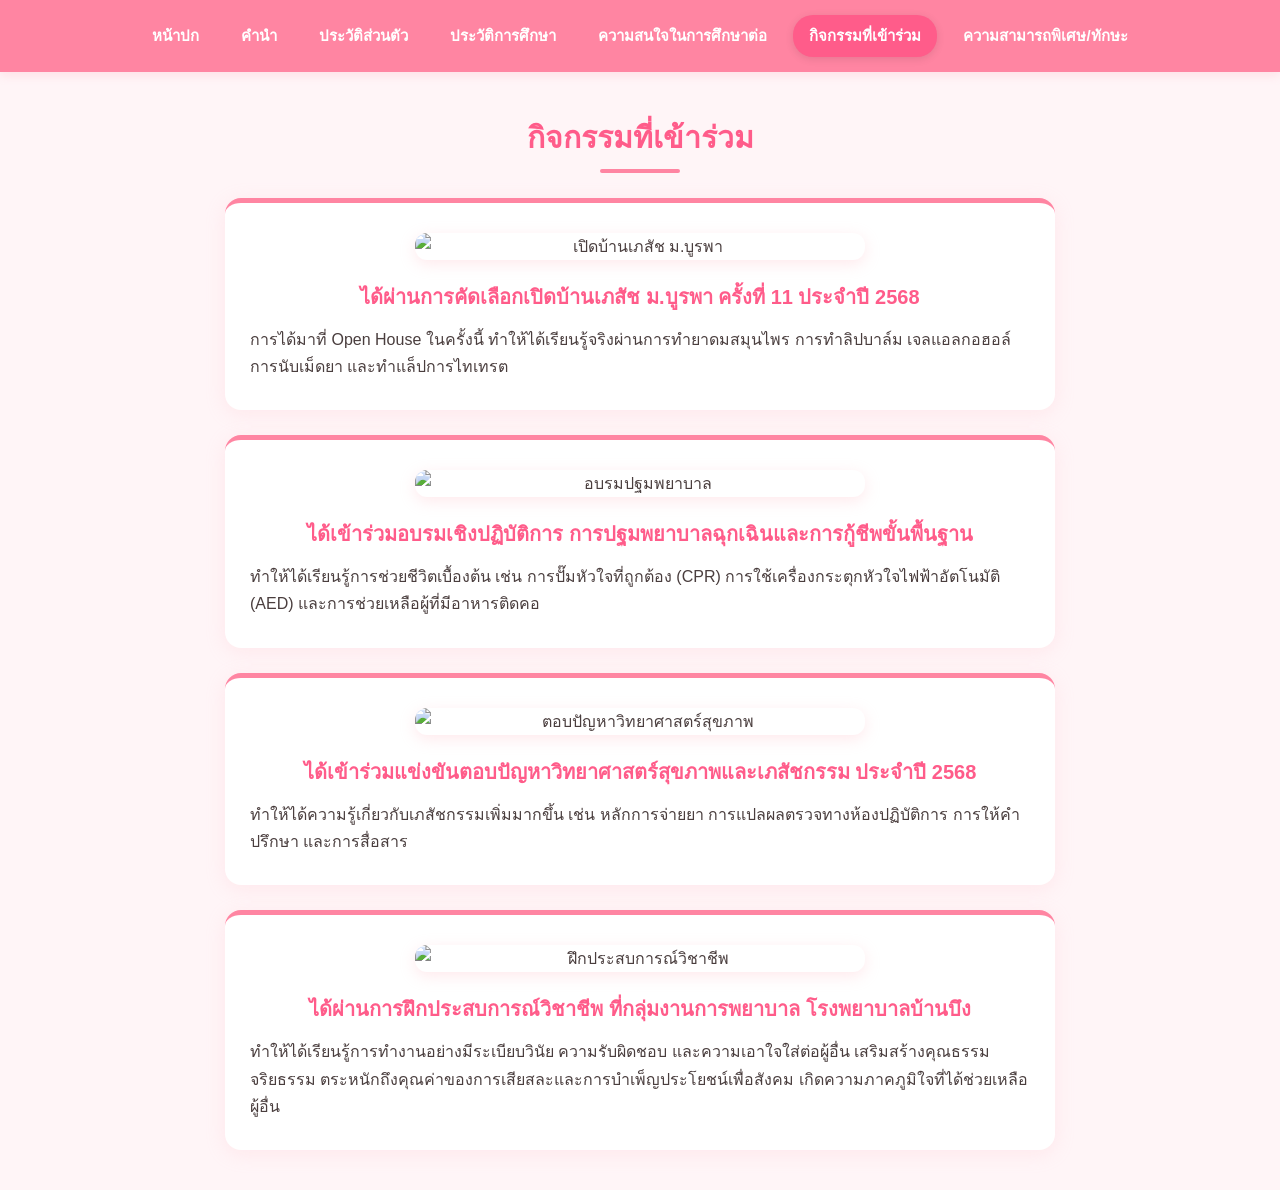
==== activities.html @ 0b1dfd5c "Add activities.html for portfolio section" ====
<!DOCTYPE html>
<html lang="th">
<head>
    <meta charset="UTF-8">
    <meta name="viewport" content="width=device-width, initial-scale=1.0">
    <title>กิจกรรมที่เข้าร่วม - Portfolio</title>
    <link rel="stylesheet" href="style.css">
</head>
<body>

    <nav class="navbar">
        <a href="index.html">หน้าปก</a>
        <a href="foreword.html">คำนำ</a>
        <a href="profile.html">ประวัติส่วนตัว</a>
        <a href="education.html">ประวัติการศึกษา</a>
        <a href="interest.html">ความสนใจในการศึกษาต่อ</a>
        <a href="activities.html" class="active">กิจกรรมที่เข้าร่วม</a>
        <a href="skills.html">ความสามารถพิเศษ/ทักษะ</a>
    </nav>

    <main class="page-container">
        <h1 class="heading">กิจกรรมที่เข้าร่วม</h1>

        <!-- กิจกรรมที่ 1 -->
        <div class="content-card activity-card">
            <div class="activity-img-wrapper">
                <img src="activity1.jpg" alt="เปิดบ้านเภสัช ม.บูรพา" class="activity-img">
            </div>
            <h3>ได้ผ่านการคัดเลือกเปิดบ้านเภสัช ม.บูรพา ครั้งที่ 11 ประจำปี 2568</h3>
            <p class="activity-desc">การได้มาที่ Open House ในครั้งนี้ ทำให้ได้เรียนรู้จริงผ่านการทำยาดมสมุนไพร การทำลิปบาล์ม เจลแอลกอฮอล์ การนับเม็ดยา และทำแล็ปการไทเทรต</p>
        </div>

        <!-- กิจกรรมที่ 2 -->
        <div class="content-card activity-card">
            <div class="activity-img-wrapper">
                <img src="activity2.jpg" alt="อบรมปฐมพยาบาล" class="activity-img">
            </div>
            <h3>ได้เข้าร่วมอบรมเชิงปฏิบัติการ การปฐมพยาบาลฉุกเฉินและการกู้ชีพขั้นพื้นฐาน</h3>
            <p class="activity-desc">ทำให้ได้เรียนรู้การช่วยชีวิตเบื้องต้น เช่น การปั๊มหัวใจที่ถูกต้อง (CPR) การใช้เครื่องกระตุกหัวใจไฟฟ้าอัตโนมัติ (AED) และการช่วยเหลือผู้ที่มีอาหารติดคอ</p>
        </div>

        <!-- กิจกรรมที่ 3 -->
        <div class="content-card activity-card">
            <div class="activity-img-wrapper">
                <img src="activity3.jpg" alt="ตอบปัญหาวิทยาศาสตร์สุขภาพ" class="activity-img">
            </div>
            <h3>ได้เข้าร่วมแข่งขันตอบปัญหาวิทยาศาสตร์สุขภาพและเภสัชกรรม ประจำปี 2568</h3>
            <p class="activity-desc">ทำให้ได้ความรู้เกี่ยวกับเภสัชกรรมเพิ่มมากขึ้น เช่น หลักการจ่ายยา การแปลผลตรวจทางห้องปฏิบัติการ การให้คำปรึกษา และการสื่อสาร</p>
        </div>

        <!-- กิจกรรมที่ 4 -->
        <div class="content-card activity-card">
            <div class="activity-img-wrapper">
                <img src="activity4.jpg" alt="ฝึกประสบการณ์วิชาชีพ" class="activity-img">
            </div>
            <h3>ได้ผ่านการฝึกประสบการณ์วิชาชีพ ที่กลุ่มงานการพยาบาล โรงพยาบาลบ้านบึง</h3>
            <p class="activity-desc">ทำให้ได้เรียนรู้การทำงานอย่างมีระเบียบวินัย ความรับผิดชอบ และความเอาใจใส่ต่อผู้อื่น เสริมสร้างคุณธรรม จริยธรรม ตระหนักถึงคุณค่าของการเสียสละและการบำเพ็ญประโยชน์เพื่อสังคม เกิดความภาคภูมิใจที่ได้ช่วยเหลือผู้อื่น</p>
        </div>

    </main>

</body>
</html>
---- style.css ----
* {
    box-sizing: border-box;
    margin: 0;
    padding: 0;
}

body {
    font-family: 'Sarabun', 'Tahoma', sans-serif;
    background-color: #fff5f7;
    color: #4a3e3e;
    line-height: 1.7;
}

/* Navbar ธีมสีชมพูเข้ม */
.navbar {
    background-color: #ff85a2;
    display: flex;
    justify-content: center;
    align-items: center;
    flex-wrap: wrap;
    padding: 12px 20px;
    position: sticky;
    top: 0;
    box-shadow: 0 3px 10px rgba(255, 133, 162, 0.2);
    z-index: 1000;
}

.navbar a {
    color: #ffffff;
    text-decoration: none;
    padding: 8px 16px;
    font-size: 15px;
    font-weight: 600;
    border-radius: 20px;
    margin: 3px 5px;
    transition: all 0.25s ease;
    white-space: nowrap;
}

.navbar a:hover, .navbar a.active {
    background-color: #ff5c8a;
    box-shadow: 0 2px 8px rgba(0, 0, 0, 0.1);
}

/* Container หลัก */
.page-container {
    width: 90%;
    max-width: 850px;
    margin: 40px auto;
    padding: 0 10px;
}

/* หัวข้อประจำหน้า */
.heading {
    font-size: 30px;
    font-weight: bold;
    text-align: center;
    color: #ff5c8a;
    margin-bottom: 25px;
    position: relative;
    padding-bottom: 10px;
}

.heading::after {
    content: '';
    position: absolute;
    bottom: 0;
    left: 50%;
    transform: translateX(-50%);
    width: 80px;
    height: 4px;
    background-color: #ff85a2;
    border-radius: 2px;
}

/* Card และ Box */
.profile-card, .content-card, .contact-box {
    background: #ffffff;
    border-radius: 16px;
    padding: 35px 40px;
    margin-bottom: 30px;
    box-shadow: 0 4px 20px rgba(255, 182, 193, 0.2);
    border-top: 5px solid #ff85a2;
}

.content-card h3 {
    font-size: 20px;
    color: #ff5c8a;
    margin-bottom: 12px;
}

/* รูปภาพ */
.profile-img, .content-img {
    width: 100%;
    max-width: 360px;
    height: auto;
    object-fit: cover;
    border-radius: 14px;
    display: block;
    margin: 0 auto 20px auto;
    box-shadow: 0 5px 15px rgba(255, 133, 162, 0.25);
}

/* รายการจุด bullets */
ul {
    padding-left: 20px;
    list-style-type: none;
}

ul li {
    font-size: 17px;
    margin-bottom: 12px;
    position: relative;
    padding-left: 25px;
}

ul li::before {
    content: "♥";
    color: #ff85a2;
    font-size: 18px;
    position: absolute;
    left: 0;
    top: 0;
}

/* หน้าปก & รายละเอียดส่วนตัว */
.profile-details {
    text-align: center;
}

.profile-details h2 {
    font-size: 22px;
    color: #ff5c8a;
    margin-bottom: 8px;
}

.profile-details h3 {
    font-size: 16px;
    color: #666;
    font-weight: normal;
    margin-bottom: 5px;
}

/* ติดต่อ */
.contact-box h2 {
    font-size: 20px;
    color: #ff5c8a;
    margin-bottom: 15px;
    border-bottom: 2px dashed #ffe0e6;
    padding-bottom: 8px;
}

.contact-box p {
    font-size: 16px;
    margin-bottom: 10px;
}

.contact-box a {
    color: #ff5c8a;
    text-decoration: none;
    font-weight: bold;
}

.contact-box a:hover {
    text-decoration: underline;
}

/* คำนำ */
.foreword-p {
    font-size: 17px;
    color: #4a3e3e;
    line-height: 1.8;
    text-indent: 2.5em;
    text-align: justify;
    margin-bottom: 20px;
}

.foreword-author {
    margin-top: 35px;
    text-align: right;
}

.foreword-author .author-label {
    font-weight: bold;
    color: #ff5c8a;
    margin-right: 6px;
}

.foreword-author .author-name {
    color: #ff85a2;
}

/* การศึกษา */
.edu-card p {
    font-size: 17px;
    margin-bottom: 16px;
    line-height: 1.6;
    display: flex;
    flex-wrap: wrap;
    align-items: center;
}

.edu-card .edu-level {
    font-weight: bold;
    color: #ff5c8a;
    margin-right: 8px;
    white-space: nowrap;
}

.edu-card .school-name {
    color: #555;
}

/* ความสนใจ */
.interest-single-p {
    font-size: 17px;
    color: #4a3e3e;
    line-height: 1.8;
    text-indent: 2.5em;
    text-align: justify;
    margin-bottom: 15px;
}

.target-card-center {
    text-align: center;
}

.target-card-center h3 {
    font-size: 22px;
    color: #ff5c8a;
    margin-bottom: 15px;
}

.target-text-single-line {
    font-size: 18px;
    line-height: 1.8;
}

.target-text-single-line .faculty-name {
    font-weight: bold;
    color: #ff5c8a;
    display: inline;
    margin-right: 8px;
}

.target-text-single-line .university-name {
    color: #666;
    display: inline;
}

/* กิจกรรม */
.activity-card {
    text-align: center;
    padding: 30px 25px;
    margin-bottom: 25px;
}

.activity-img-wrapper {
    display: flex;
    justify-content: center;
    align-items: center;
    margin-bottom: 20px;
}

.activity-img {
    max-width: 450px;
    width: 100%;
    height: auto;
    border-radius: 12px;
    box-shadow: 0 4px 15px rgba(255, 182, 193, 0.3);
}

.activity-desc {
    font-size: 16px;
    color: #4a3e3e;
    line-height: 1.7;
    text-align: left;
}

/* ทักษะ */
.skills-single-card {
    padding: 35px 40px;
}

.skill-item {
    margin-bottom: 25px;
}

.skill-item:last-child {
    margin-bottom: 0;
}

.skill-item .skill-title {
    font-size: 18px;
    font-weight: bold;
    color: #ff5c8a;
    text-align: left;
    margin-bottom: 10px;
    position: relative;
    padding-left: 22px;
}

.skill-item .skill-title::before {
    content: "♥";
    color: #ff85a2;
    font-size: 18px;
    position: absolute;
    left: 0;
    top: -1px;
}

/* Responsive */
@media (max-width: 600px) {
    .page-container {
        width: 95%;
        margin: 20px auto;
    }
    .profile-card, .content-card, .contact-box {
        padding: 20px 20px;
    }
    .heading {
        font-size: 24px;
    }
    .edu-card p, .activity-desc, ul li, .foreword-p, .interest-single-p {
        font-size: 15px;
    }
}
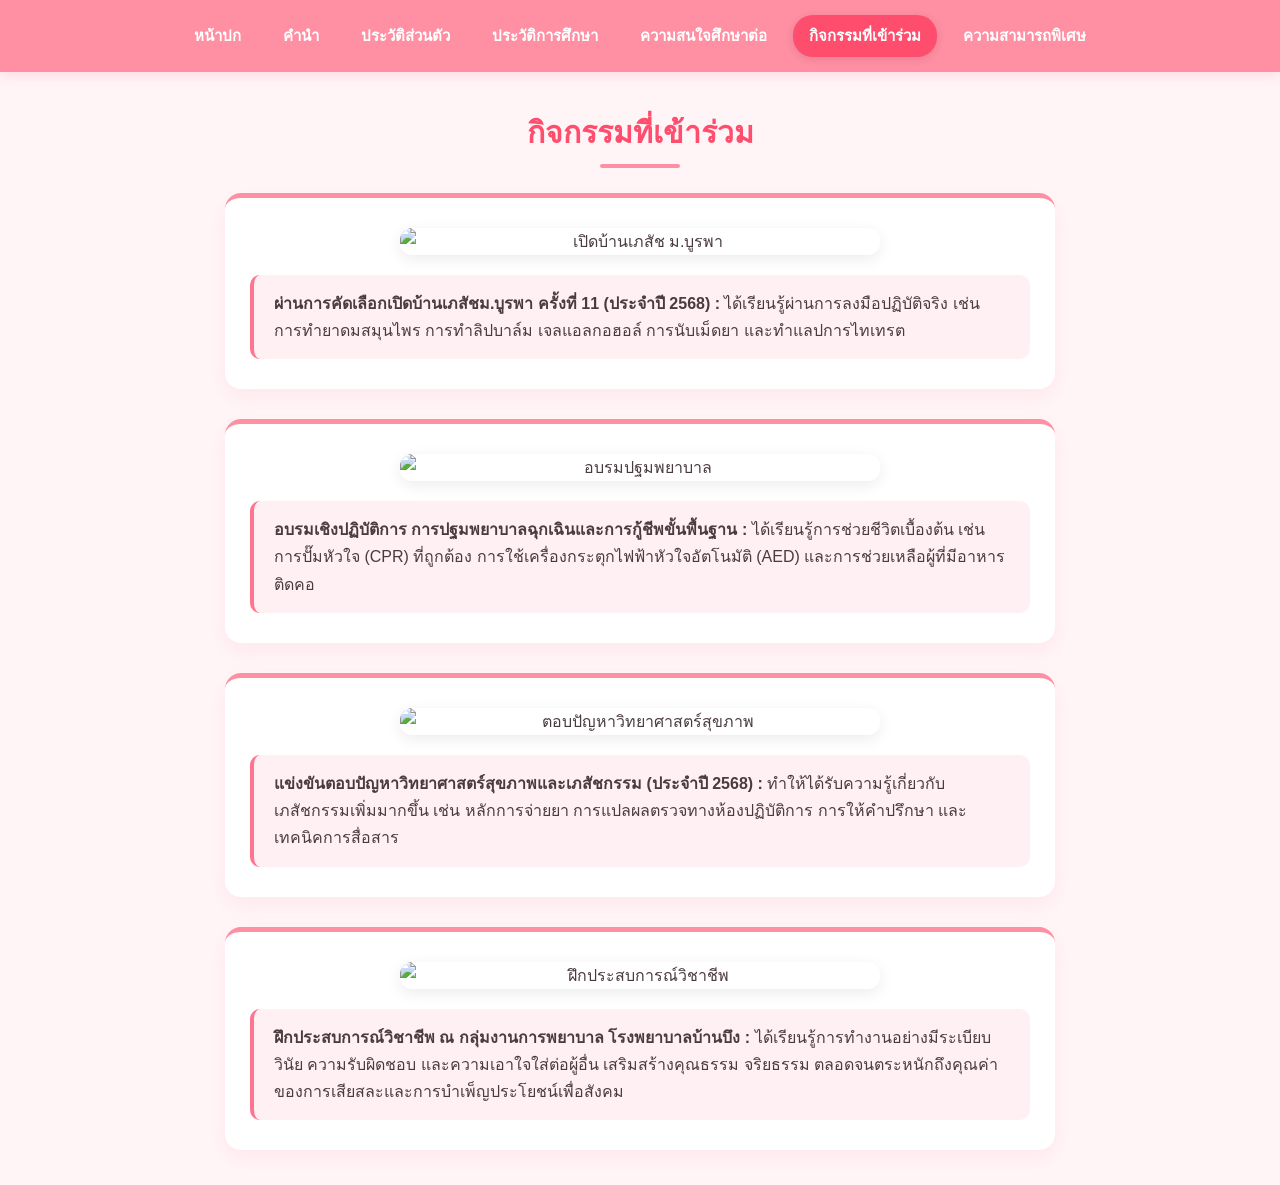
==== commit c2a5e347: "Update activities.html" ====
--- a/activities.html
+++ b/activities.html
@@ -4,7 +4,7 @@
     <meta charset="UTF-8">
     <meta name="viewport" content="width=device-width, initial-scale=1.0">
     <title>กิจกรรมที่เข้าร่วม - Portfolio</title>
-    <link rel="stylesheet" href="style.css">
+    <link rel="stylesheet" href="style.css?v=1">
 </head>
 <body>
 
@@ -13,9 +13,9 @@
         <a href="foreword.html">คำนำ</a>
         <a href="profile.html">ประวัติส่วนตัว</a>
         <a href="education.html">ประวัติการศึกษา</a>
-        <a href="interest.html">ความสนใจในการศึกษาต่อ</a>
+        <a href="interest.html">ความสนใจศึกษาต่อ</a>
         <a href="activities.html" class="active">กิจกรรมที่เข้าร่วม</a>
-        <a href="skills.html">ความสามารถพิเศษ/ทักษะ</a>
+        <a href="skills.html">ความสามารถพิเศษ</a>
     </nav>
 
     <main class="page-container">
@@ -26,8 +26,9 @@
             <div class="activity-img-wrapper">
                 <img src="activity1.jpg" alt="เปิดบ้านเภสัช ม.บูรพา" class="activity-img">
             </div>
-            <h3>ได้ผ่านการคัดเลือกเปิดบ้านเภสัช ม.บูรพา ครั้งที่ 11 ประจำปี 2568</h3>
-            <p class="activity-desc">การได้มาที่ Open House ในครั้งนี้ ทำให้ได้เรียนรู้จริงผ่านการทำยาดมสมุนไพร การทำลิปบาล์ม เจลแอลกอฮอล์ การนับเม็ดยา และทำแล็ปการไทเทรต</p>
+            <p class="activity-desc">
+                <strong>ผ่านการคัดเลือกเปิดบ้านเภสัชม.บูรพา ครั้งที่ 11 (ประจำปี 2568) :</strong> ได้เรียนรู้ผ่านการลงมือปฏิบัติจริง เช่น การทำยาดมสมุนไพร การทำลิปบาล์ม เจลแอลกอฮอล์ การนับเม็ดยา และทำแลปการไทเทรต
+            </p>
         </div>
 
         <!-- กิจกรรมที่ 2 -->
@@ -35,8 +36,9 @@
             <div class="activity-img-wrapper">
                 <img src="activity2.jpg" alt="อบรมปฐมพยาบาล" class="activity-img">
             </div>
-            <h3>ได้เข้าร่วมอบรมเชิงปฏิบัติการ การปฐมพยาบาลฉุกเฉินและการกู้ชีพขั้นพื้นฐาน</h3>
-            <p class="activity-desc">ทำให้ได้เรียนรู้การช่วยชีวิตเบื้องต้น เช่น การปั๊มหัวใจที่ถูกต้อง (CPR) การใช้เครื่องกระตุกหัวใจไฟฟ้าอัตโนมัติ (AED) และการช่วยเหลือผู้ที่มีอาหารติดคอ</p>
+            <p class="activity-desc">
+                <strong>อบรมเชิงปฏิบัติการ การปฐมพยาบาลฉุกเฉินและการกู้ชีพขั้นพื้นฐาน :</strong> ได้เรียนรู้การช่วยชีวิตเบื้องต้น เช่น การปั๊มหัวใจ (CPR) ที่ถูกต้อง การใช้เครื่องกระตุกไฟฟ้าหัวใจอัตโนมัติ (AED) และการช่วยเหลือผู้ที่มีอาหารติดคอ
+            </p>
         </div>
 
         <!-- กิจกรรมที่ 3 -->
@@ -44,8 +46,9 @@
             <div class="activity-img-wrapper">
                 <img src="activity3.jpg" alt="ตอบปัญหาวิทยาศาสตร์สุขภาพ" class="activity-img">
             </div>
-            <h3>ได้เข้าร่วมแข่งขันตอบปัญหาวิทยาศาสตร์สุขภาพและเภสัชกรรม ประจำปี 2568</h3>
-            <p class="activity-desc">ทำให้ได้ความรู้เกี่ยวกับเภสัชกรรมเพิ่มมากขึ้น เช่น หลักการจ่ายยา การแปลผลตรวจทางห้องปฏิบัติการ การให้คำปรึกษา และการสื่อสาร</p>
+            <p class="activity-desc">
+                <strong>แข่งขันตอบปัญหาวิทยาศาสตร์สุขภาพและเภสัชกรรม (ประจำปี 2568) :</strong> ทำให้ได้รับความรู้เกี่ยวกับเภสัชกรรมเพิ่มมากขึ้น เช่น หลักการจ่ายยา การแปลผลตรวจทางห้องปฏิบัติการ การให้คำปรึกษา และเทคนิคการสื่อสาร
+            </p>
         </div>
 
         <!-- กิจกรรมที่ 4 -->
@@ -53,8 +56,9 @@
             <div class="activity-img-wrapper">
                 <img src="activity4.jpg" alt="ฝึกประสบการณ์วิชาชีพ" class="activity-img">
             </div>
-            <h3>ได้ผ่านการฝึกประสบการณ์วิชาชีพ ที่กลุ่มงานการพยาบาล โรงพยาบาลบ้านบึง</h3>
-            <p class="activity-desc">ทำให้ได้เรียนรู้การทำงานอย่างมีระเบียบวินัย ความรับผิดชอบ และความเอาใจใส่ต่อผู้อื่น เสริมสร้างคุณธรรม จริยธรรม ตระหนักถึงคุณค่าของการเสียสละและการบำเพ็ญประโยชน์เพื่อสังคม เกิดความภาคภูมิใจที่ได้ช่วยเหลือผู้อื่น</p>
+            <p class="activity-desc">
+                <strong>ฝึกประสบการณ์วิชาชีพ ณ กลุ่มงานการพยาบาล โรงพยาบาลบ้านบึง :</strong> ได้เรียนรู้การทำงานอย่างมีระเบียบวินัย ความรับผิดชอบ และความเอาใจใส่ต่อผู้อื่น เสริมสร้างคุณธรรม จริยธรรม ตลอดจนตระหนักถึงคุณค่าของการเสียสละและการบำเพ็ญประโยชน์เพื่อสังคม
+            </p>
         </div>
 
     </main>
--- a/style.css
+++ b/style.css
@@ -1,3 +1,6 @@
+/* ==========================================
+   Global & Typography Settings
+   ========================================== */
 * {
     box-sizing: border-box;
     margin: 0;
@@ -6,14 +9,16 @@
 
 body {
     font-family: 'Sarabun', 'Tahoma', sans-serif;
-    background-color: #fff5f7;
-    color: #4a3e3e;
+    background-color: #fff5f7; /* ชมพูอ่อนพาสเทล */
+    color: #4a3b40;
     line-height: 1.7;
 }
 
-/* Navbar ธีมสีชมพูเข้ม */
+/* ==========================================
+   Navbar (แถบเมนูสีชมพู)
+   ========================================== */
 .navbar {
-    background-color: #ff85a2;
+    background-color: #ff8fa3; /* สีชมพูน่ารักหลัก */
     display: flex;
     justify-content: center;
     align-items: center;
@@ -21,7 +26,7 @@
     padding: 12px 20px;
     position: sticky;
     top: 0;
-    box-shadow: 0 3px 10px rgba(255, 133, 162, 0.2);
+    box-shadow: 0 4px 12px rgba(255, 143, 163, 0.25);
     z-index: 1000;
 }
 
@@ -31,31 +36,32 @@
     padding: 8px 16px;
     font-size: 15px;
     font-weight: 600;
-    border-radius: 20px;
+    border-radius: 20px; /* ขอบมนน่ารัก */
     margin: 3px 5px;
     transition: all 0.25s ease;
     white-space: nowrap;
 }
 
 .navbar a:hover, .navbar a.active {
-    background-color: #ff5c8a;
+    background-color: #ff4d6d; /* สีชมพูเข้มสดใส */
     box-shadow: 0 2px 8px rgba(0, 0, 0, 0.1);
 }
 
-/* Container หลัก */
+/* ==========================================
+   Layout Containers & Headers
+   ========================================== */
 .page-container {
     width: 90%;
     max-width: 850px;
-    margin: 40px auto;
+    margin: 35px auto;
     padding: 0 10px;
 }
 
-/* หัวข้อประจำหน้า */
 .heading {
     font-size: 30px;
     font-weight: bold;
     text-align: center;
-    color: #ff5c8a;
+    color: #ff4d6d;
     margin-bottom: 25px;
     position: relative;
     padding-bottom: 10px;
@@ -69,41 +75,46 @@
     transform: translateX(-50%);
     width: 80px;
     height: 4px;
-    background-color: #ff85a2;
-    border-radius: 2px;
-}
-
-/* Card และ Box */
+    background-color: #ff8fa3;
+    border-radius: 4px;
+}
+
+/* ==========================================
+   Card Styling
+   ========================================== */
 .profile-card, .content-card, .contact-box {
     background: #ffffff;
     border-radius: 16px;
     padding: 35px 40px;
     margin-bottom: 30px;
-    box-shadow: 0 4px 20px rgba(255, 182, 193, 0.2);
-    border-top: 5px solid #ff85a2;
+    box-shadow: 0 8px 20px rgba(255, 182, 193, 0.2);
+    border-top: 5px solid #ff8fa3;
 }
 
 .content-card h3 {
     font-size: 20px;
-    color: #ff5c8a;
+    color: #ff4d6d;
     margin-bottom: 12px;
 }
 
-/* รูปภาพ */
+/* ==========================================
+   Profile & Content Images
+   ========================================== */
 .profile-img, .content-img {
     width: 100%;
-    max-width: 360px;
+    max-width: 300px;
     height: auto;
     object-fit: cover;
-    border-radius: 14px;
+    border-radius: 16px;
     display: block;
     margin: 0 auto 20px auto;
-    box-shadow: 0 5px 15px rgba(255, 133, 162, 0.25);
-}
-
-/* รายการจุด bullets */
+    box-shadow: 0 6px 15px rgba(255, 143, 163, 0.25);
+    border: 3px solid #fff0f3;
+}
+
+/* Lists Styling */
 ul {
-    padding-left: 20px;
+    padding-left: 10px;
     list-style-type: none;
 }
 
@@ -111,64 +122,118 @@
     font-size: 17px;
     margin-bottom: 12px;
     position: relative;
-    padding-left: 25px;
+    padding-left: 28px;
 }
 
 ul li::before {
     content: "♥";
-    color: #ff85a2;
+    color: #ff758f;
     font-size: 18px;
     position: absolute;
     left: 0;
-    top: 0;
-}
-
-/* หน้าปก & รายละเอียดส่วนตัว */
-.profile-details {
-    text-align: center;
-}
-
-.profile-details h2 {
+    top: 0px;
+}
+
+/* Contact Section */
+.contact-box h2 {
     font-size: 22px;
-    color: #ff5c8a;
-    margin-bottom: 8px;
-}
-
-.profile-details h3 {
-    font-size: 16px;
-    color: #666;
-    font-weight: normal;
-    margin-bottom: 5px;
-}
-
-/* ติดต่อ */
-.contact-box h2 {
-    font-size: 20px;
-    color: #ff5c8a;
-    margin-bottom: 15px;
-    border-bottom: 2px dashed #ffe0e6;
-    padding-bottom: 8px;
+    color: #ff4d6d;
+    margin-bottom: 20px;
+    border-bottom: 2px dashed #ffccd5;
+    padding-bottom: 10px;
 }
 
 .contact-box p {
     font-size: 16px;
-    margin-bottom: 10px;
+    margin-bottom: 12px;
 }
 
 .contact-box a {
-    color: #ff5c8a;
+    color: #ff4d6d;
     text-decoration: none;
-    font-weight: bold;
+    font-weight: 600;
 }
 
 .contact-box a:hover {
     text-decoration: underline;
 }
 
-/* คำนำ */
-.foreword-p {
+/* ==========================================
+   Interest Page Styles
+   ========================================== */
+.interest-single-p {
     font-size: 17px;
-    color: #4a3e3e;
+    color: #4a3b40;
+    line-height: 1.8;
+    text-indent: 2.5em !important;
+    text-align: justify;
+    margin-bottom: 16px;
+}
+
+.target-card-center {
+    text-align: center !important;
+}
+
+.university-grid {
+    display: grid;
+    grid-template-columns: repeat(2, 1fr);
+    gap: 20px;
+    margin-top: 20px;
+}
+
+.uni-item {
+    background: #fff0f3;
+    padding: 20px;
+    border-radius: 12px;
+    border: 1px solid #ffccd5;
+}
+
+.uni-logo {
+    width: 120px;
+    height: 120px;
+    object-fit: contain;
+    margin-bottom: 10px;
+}
+
+.uni-item .faculty-name {
+    font-weight: bold;
+    color: #ff4d6d;
+    font-size: 18px;
+    display: block;
+}
+
+.uni-item .university-name {
+    color: #555;
+    font-size: 16px;
+}
+
+/* ==========================================
+   Education Page Styles
+   ========================================== */
+.edu-card p {
+    font-size: 18px;
+    margin-bottom: 16px;
+    display: flex;
+    flex-wrap: wrap;
+    align-items: center;
+}
+
+.edu-card .edu-level {
+    font-weight: 700;
+    color: #ff4d6d !important;
+    margin-right: 8px;
+}
+
+.edu-card .school-name {
+    color: #555555;
+}
+
+/* ==========================================
+   Foreword Page Styles
+   ========================================== */
+.content-card p.foreword-p {
+    font-size: 17px;
+    color: #4a3b40;
     line-height: 1.8;
     text-indent: 2.5em;
     text-align: justify;
@@ -176,114 +241,76 @@
 }
 
 .foreword-author {
-    margin-top: 35px;
-    text-align: right;
+    margin-top: 30px;
+    text-align: right !important;
 }
 
 .foreword-author .author-label {
-    font-weight: bold;
-    color: #ff5c8a;
+    font-weight: 700;
+    color: #ff4d6d !important;
     margin-right: 6px;
 }
 
 .foreword-author .author-name {
-    color: #ff85a2;
-}
-
-/* การศึกษา */
-.edu-card p {
-    font-size: 17px;
-    margin-bottom: 16px;
-    line-height: 1.6;
-    display: flex;
-    flex-wrap: wrap;
-    align-items: center;
-}
-
-.edu-card .edu-level {
-    font-weight: bold;
-    color: #ff5c8a;
-    margin-right: 8px;
-    white-space: nowrap;
-}
-
-.edu-card .school-name {
-    color: #555;
-}
-
-/* ความสนใจ */
-.interest-single-p {
-    font-size: 17px;
-    color: #4a3e3e;
-    line-height: 1.8;
-    text-indent: 2.5em;
-    text-align: justify;
-    margin-bottom: 15px;
-}
-
-.target-card-center {
-    text-align: center;
-}
-
-.target-card-center h3 {
-    font-size: 22px;
-    color: #ff5c8a;
-    margin-bottom: 15px;
-}
-
-.target-text-single-line {
-    font-size: 18px;
-    line-height: 1.8;
-}
-
-.target-text-single-line .faculty-name {
-    font-weight: bold;
-    color: #ff5c8a;
-    display: inline;
-    margin-right: 8px;
-}
-
-.target-text-single-line .university-name {
-    color: #666;
-    display: inline;
-}
-
-/* กิจกรรม */
+    font-weight: 600;
+    color: #ff8fa3 !important;
+}
+
+.foreword-image-container {
+    display: flex;
+    justify-content: center;
+    margin-top: 25px;
+}
+
+.foreword-img {
+    width: 100%;
+    max-width: 380px;
+    border-radius: 16px;
+    box-shadow: 0 4px 15px rgba(255, 143, 163, 0.2);
+}
+
+/* ==========================================
+   Activities Page Styles
+   ========================================== */
 .activity-card {
-    text-align: center;
-    padding: 30px 25px;
-    margin-bottom: 25px;
+    text-align: center !important;
+    padding: 30px 25px !important;
 }
 
 .activity-img-wrapper {
     display: flex;
     justify-content: center;
-    align-items: center;
     margin-bottom: 20px;
 }
 
 .activity-img {
-    max-width: 450px;
+    max-width: 480px;
     width: 100%;
     height: auto;
     border-radius: 12px;
-    box-shadow: 0 4px 15px rgba(255, 182, 193, 0.3);
+    box-shadow: 0 4px 15px rgba(0, 0, 0, 0.08);
 }
 
 .activity-desc {
     font-size: 16px;
-    color: #4a3e3e;
+    color: #4a3b40;
     line-height: 1.7;
     text-align: left;
-}
-
-/* ทักษะ */
+    background: #fff0f3;
+    padding: 15px 20px;
+    border-radius: 10px;
+    border-left: 4px solid #ff758f;
+}
+
+/* ==========================================
+   Skills Page Styles (Vertical Clean Layout)
+   ========================================== */
 .skills-single-card {
-    padding: 35px 40px;
+    padding: 40px !important;
 }
 
 .skill-item {
-    margin-bottom: 25px;
+    margin-bottom: 35px;
 }
 
 .skill-item:last-child {
@@ -291,37 +318,43 @@
 }
 
 .skill-item .skill-title {
-    font-size: 18px;
+    font-size: 20px;
     font-weight: bold;
-    color: #ff5c8a;
-    text-align: left;
-    margin-bottom: 10px;
+    color: #ff4d6d !important;
+    margin-bottom: 15px;
+    display: block;
     position: relative;
-    padding-left: 22px;
+    padding-left: 25px;
 }
 
 .skill-item .skill-title::before {
     content: "♥";
-    color: #ff85a2;
-    font-size: 18px;
+    color: #ff758f;
+    font-size: 20px;
     position: absolute;
     left: 0;
-    top: -1px;
-}
-
-/* Responsive */
+    top: -2px;
+}
+
+.skill-item .skill-img-wrapper {
+    display: flex;
+    justify-content: center;
+}
+
+.skill-item .skill-img {
+    width: 100%;
+    max-width: 500px;
+    height: 280px;
+    object-fit: cover;
+    border-radius: 12px;
+    box-shadow: 0 4px 12px rgba(255, 143, 163, 0.2);
+}
+
+/* Responsive design */
 @media (max-width: 600px) {
-    .page-container {
-        width: 95%;
-        margin: 20px auto;
-    }
-    .profile-card, .content-card, .contact-box {
-        padding: 20px 20px;
-    }
-    .heading {
-        font-size: 24px;
-    }
-    .edu-card p, .activity-desc, ul li, .foreword-p, .interest-single-p {
-        font-size: 15px;
-    }
-}
+    .page-container { width: 95%; }
+    .university-grid { grid-template-columns: 1fr; }
+    .profile-card, .content-card, .contact-box { padding: 20px; }
+    .heading { font-size: 24px; }
+    .skill-item .skill-img { height: 200px; }
+}
